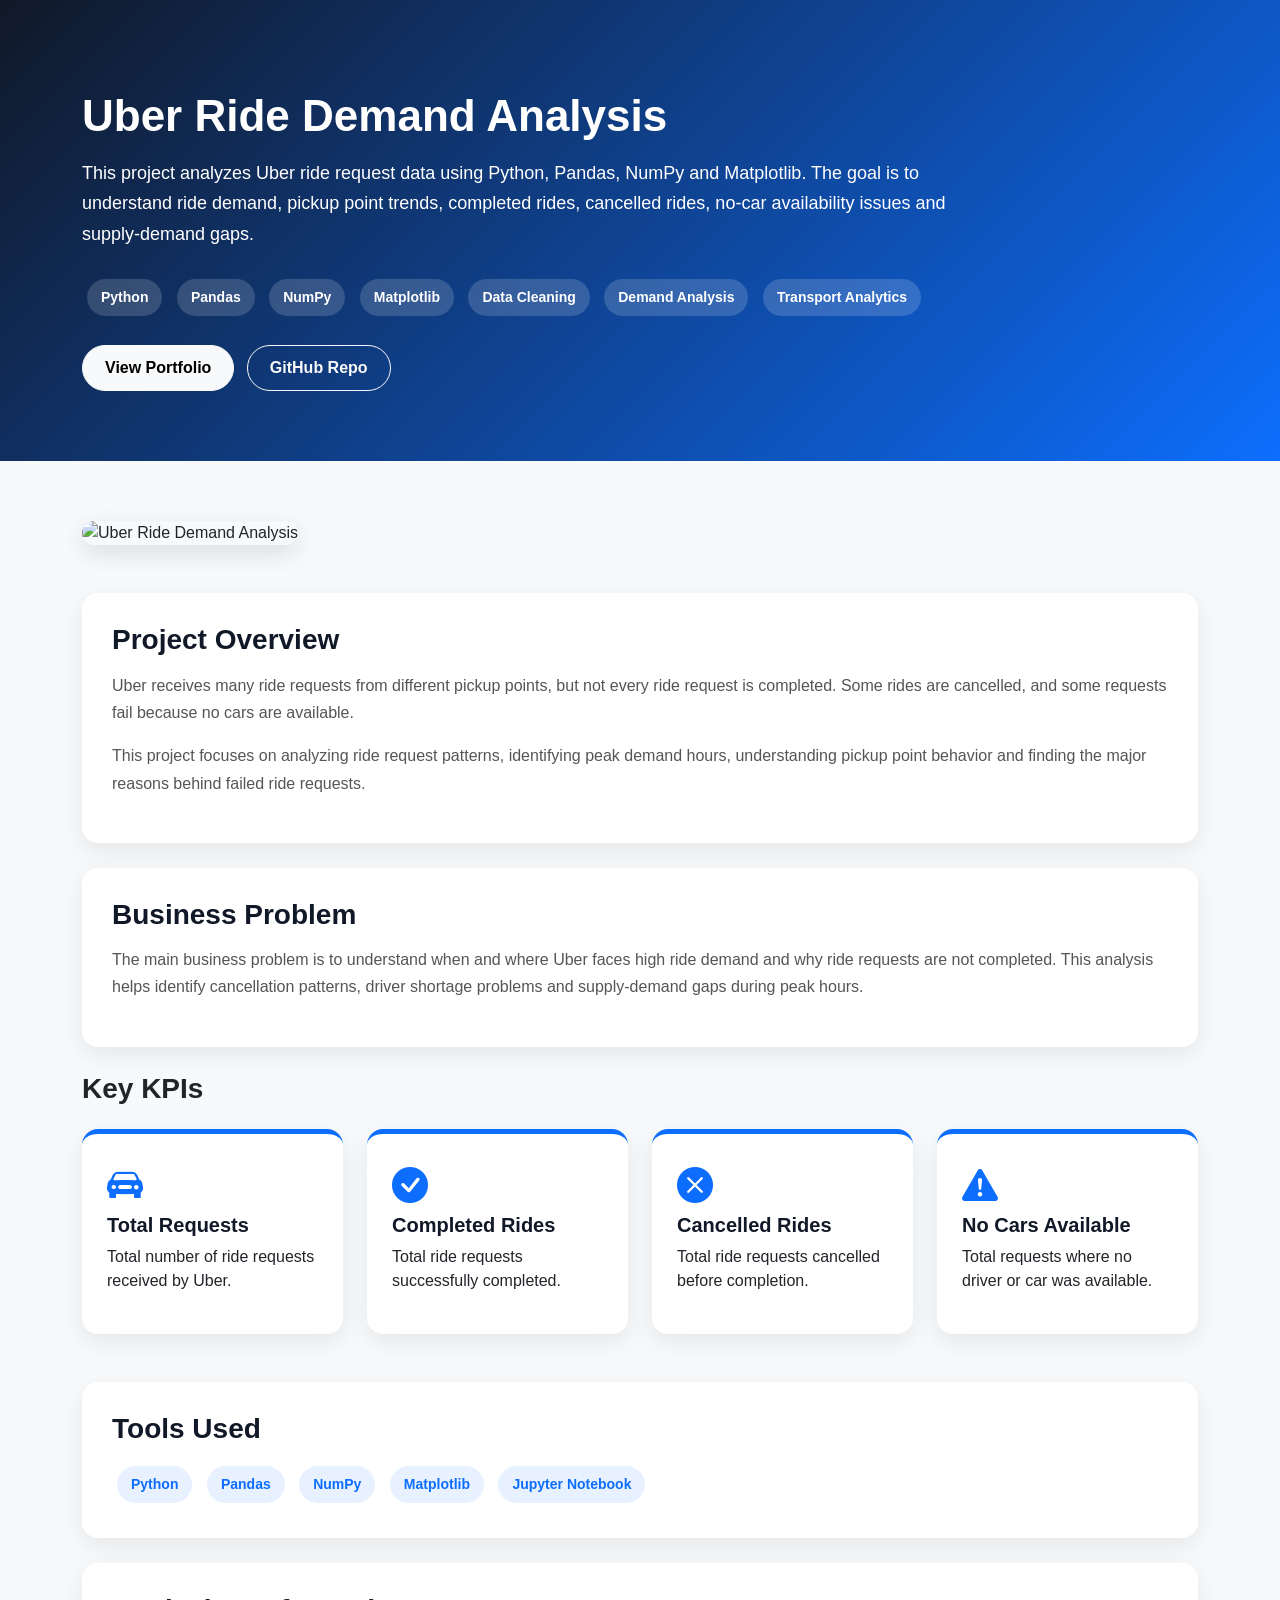
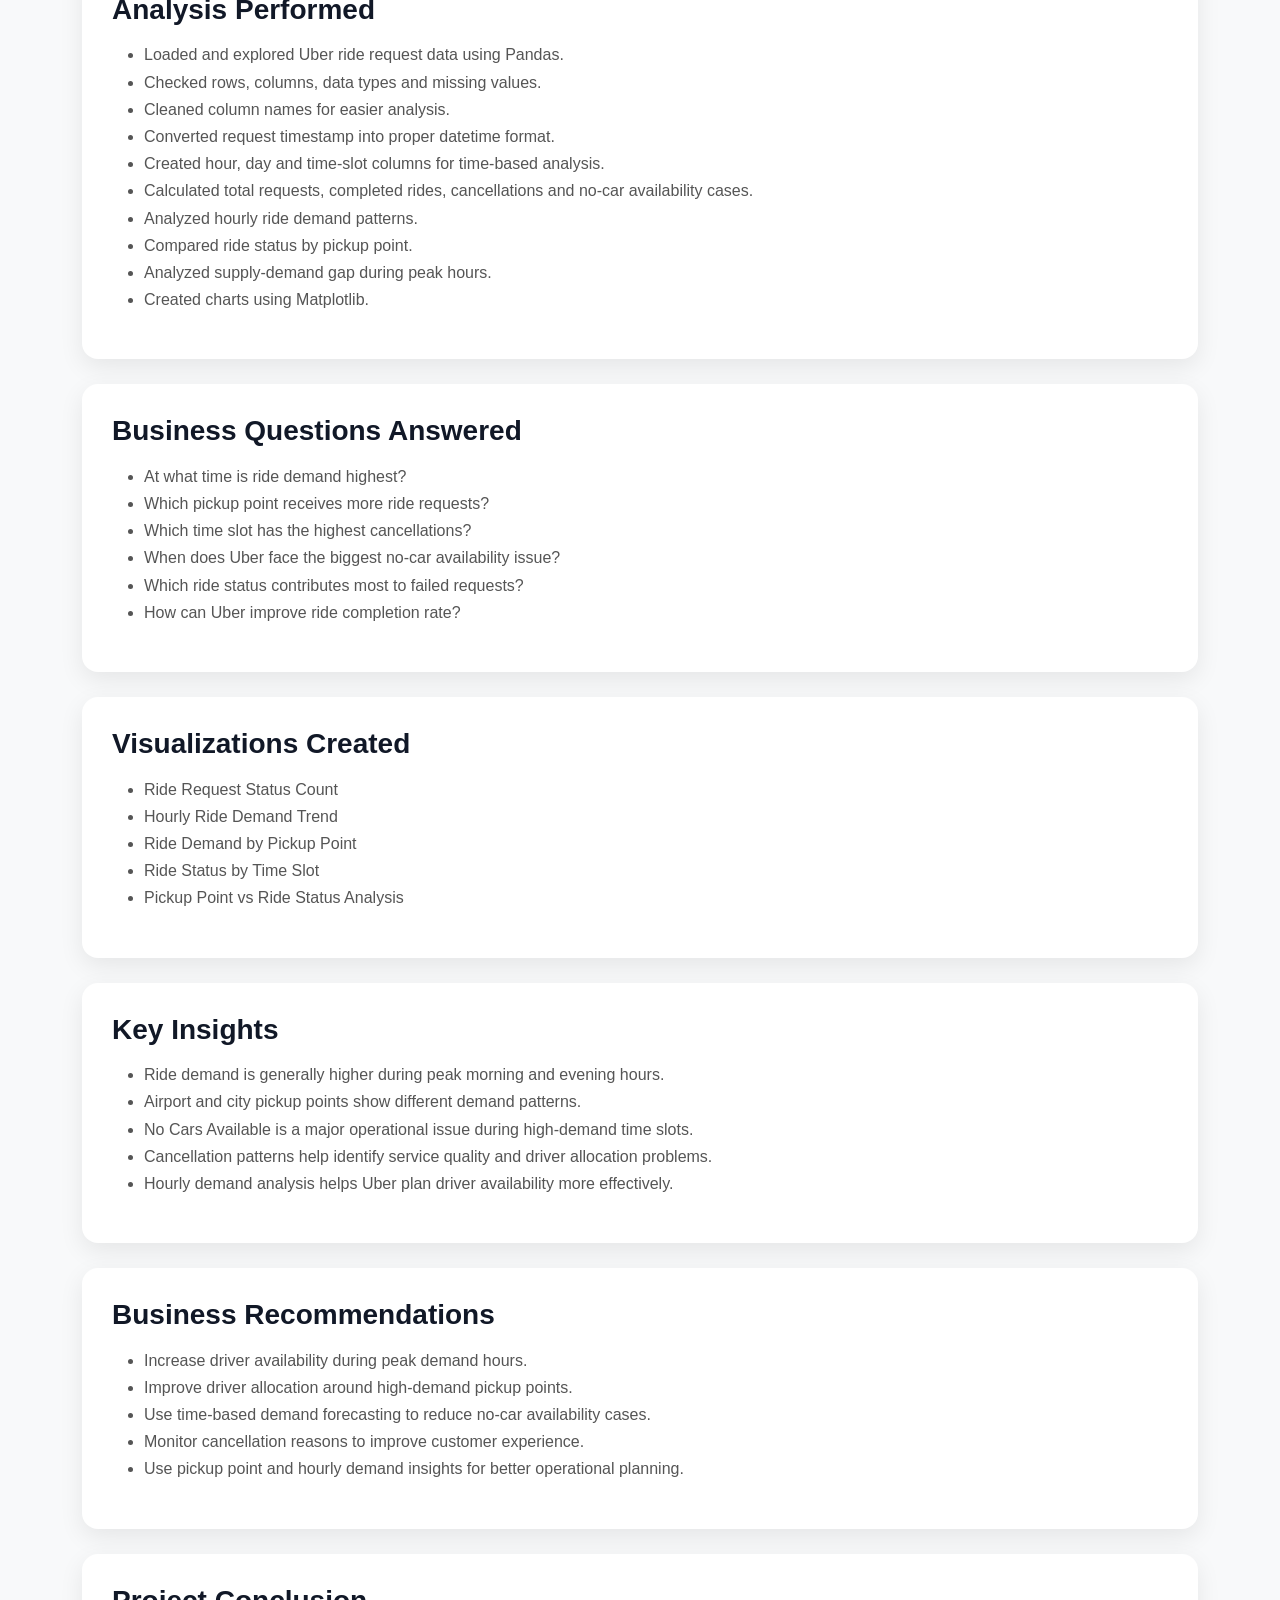
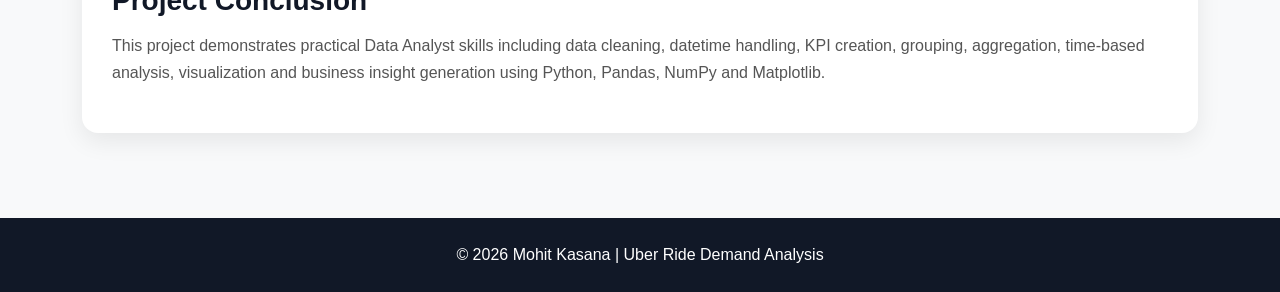
==== uber_ride_demand_analysis.html @ 3c262b45 "Create uber_ride_demand_analysis.html" ====
<!DOCTYPE html>
<html lang="en">
<head>
    <meta charset="UTF-8">
    <title>Uber Ride Demand Analysis | Mohit Kasana</title>
    <meta name="viewport" content="width=device-width, initial-scale=1">

    <!-- Bootstrap CDN -->
    <link href="https://cdn.jsdelivr.net/npm/bootstrap@5.3.3/dist/css/bootstrap.min.css" rel="stylesheet">
    <!-- Bootstrap Icons CDN -->
    <link href="https://cdn.jsdelivr.net/npm/bootstrap-icons/font/bootstrap-icons.css" rel="stylesheet">

    <style>
        body {
            font-family: Arial, sans-serif;
            background-color: #f8f9fa;
            color: #212529;
        }

        .hero-section {
            background: linear-gradient(135deg, #111827, #0d6efd);
            color: white;
            padding: 90px 0 70px;
        }

        .hero-section h1 {
            font-size: 44px;
            font-weight: 800;
            margin-bottom: 15px;
        }

        .hero-section p {
            font-size: 18px;
            max-width: 900px;
            line-height: 1.7;
        }

        .tag-box span {
            display: inline-block;
            background: rgba(255, 255, 255, 0.16);
            color: white;
            padding: 8px 14px;
            margin: 5px;
            border-radius: 30px;
            font-size: 14px;
            font-weight: 600;
        }

        .section {
            padding: 60px 0;
        }

        .content-card {
            background: white;
            padding: 30px;
            border-radius: 16px;
            box-shadow: 0 8px 24px rgba(0, 0, 0, 0.08);
            margin-bottom: 25px;
        }

        .content-card h3 {
            font-weight: 800;
            margin-bottom: 15px;
            color: #111827;
        }

        .content-card p,
        .content-card li {
            color: #555;
            line-height: 1.7;
        }

        .project-image {
            width: 100%;
            border-radius: 16px;
            box-shadow: 0 8px 24px rgba(0, 0, 0, 0.12);
        }

        .kpi-card {
            background: white;
            padding: 25px;
            border-radius: 16px;
            height: 100%;
            box-shadow: 0 8px 24px rgba(0, 0, 0, 0.08);
            border-top: 5px solid #0d6efd;
            transition: 0.3s;
        }

        .kpi-card:hover {
            transform: translateY(-5px);
        }

        .kpi-card i {
            font-size: 36px;
            color: #0d6efd;
            margin-bottom: 12px;
        }

        .kpi-card h5 {
            font-weight: 800;
            color: #111827;
        }

        .badge-box span {
            display: inline-block;
            background: #e7f1ff;
            color: #0d6efd;
            padding: 8px 14px;
            margin: 5px;
            border-radius: 30px;
            font-weight: 600;
            font-size: 14px;
        }

        .footer {
            background: #111827;
            color: white;
            padding: 25px 0;
        }

        .btn-custom {
            border-radius: 30px;
            padding: 10px 22px;
            font-weight: 600;
        }
    </style>
</head>

<body>

<!-- Hero Section -->
<section class="hero-section">
    <div class="container">
        <h1>Uber Ride Demand Analysis</h1>

        <p>
            This project analyzes Uber ride request data using Python, Pandas, NumPy and Matplotlib.
            The goal is to understand ride demand, pickup point trends, completed rides, cancelled rides,
            no-car availability issues and supply-demand gaps.
        </p>

        <div class="tag-box mt-4">
            <span>Python</span>
            <span>Pandas</span>
            <span>NumPy</span>
            <span>Matplotlib</span>
            <span>Data Cleaning</span>
            <span>Demand Analysis</span>
            <span>Transport Analytics</span>
        </div>

        <div class="mt-4">
            <a href="https://mohit8059.github.io/Mohit_Portfolio/" class="btn btn-light btn-custom me-2" target="_blank">
                View Portfolio
            </a>
            <a href="https://github.com/mohit8059/uber_ride_demand_analysis" class="btn btn-outline-light btn-custom" target="_blank">
                GitHub Repo
            </a>
        </div>
    </div>
</section>

<!-- Main Section -->
<section class="section">
    <div class="container">

        <!-- Project Image -->
        <div class="mb-5">
            <img src="uber_ride_demand_analytics_dashboard.png" alt="Uber Ride Demand Analysis" class="project-image">
        </div>

        <!-- Project Overview -->
        <div class="content-card">
            <h3>Project Overview</h3>
            <p>
                Uber receives many ride requests from different pickup points, but not every ride request is completed.
                Some rides are cancelled, and some requests fail because no cars are available.
            </p>
            <p>
                This project focuses on analyzing ride request patterns, identifying peak demand hours,
                understanding pickup point behavior and finding the major reasons behind failed ride requests.
            </p>
        </div>

        <!-- Business Problem -->
        <div class="content-card">
            <h3>Business Problem</h3>
            <p>
                The main business problem is to understand when and where Uber faces high ride demand and why
                ride requests are not completed. This analysis helps identify cancellation patterns, driver shortage
                problems and supply-demand gaps during peak hours.
            </p>
        </div>

        <!-- KPIs -->
        <h3 class="fw-bold mb-4">Key KPIs</h3>

        <div class="row g-4 mb-5">
            <div class="col-md-3">
                <div class="kpi-card">
                    <i class="bi bi-car-front-fill"></i>
                    <h5>Total Requests</h5>
                    <p>Total number of ride requests received by Uber.</p>
                </div>
            </div>

            <div class="col-md-3">
                <div class="kpi-card">
                    <i class="bi bi-check-circle-fill"></i>
                    <h5>Completed Rides</h5>
                    <p>Total ride requests successfully completed.</p>
                </div>
            </div>

            <div class="col-md-3">
                <div class="kpi-card">
                    <i class="bi bi-x-circle-fill"></i>
                    <h5>Cancelled Rides</h5>
                    <p>Total ride requests cancelled before completion.</p>
                </div>
            </div>

            <div class="col-md-3">
                <div class="kpi-card">
                    <i class="bi bi-exclamation-triangle-fill"></i>
                    <h5>No Cars Available</h5>
                    <p>Total requests where no driver or car was available.</p>
                </div>
            </div>
        </div>

        <!-- Tools -->
        <div class="content-card">
            <h3>Tools Used</h3>
            <div class="badge-box">
                <span>Python</span>
                <span>Pandas</span>
                <span>NumPy</span>
                <span>Matplotlib</span>
                <span>Jupyter Notebook</span>
            </div>
        </div>

        <!-- Analysis Performed -->
        <div class="content-card">
            <h3>Analysis Performed</h3>
            <ul>
                <li>Loaded and explored Uber ride request data using Pandas.</li>
                <li>Checked rows, columns, data types and missing values.</li>
                <li>Cleaned column names for easier analysis.</li>
                <li>Converted request timestamp into proper datetime format.</li>
                <li>Created hour, day and time-slot columns for time-based analysis.</li>
                <li>Calculated total requests, completed rides, cancellations and no-car availability cases.</li>
                <li>Analyzed hourly ride demand patterns.</li>
                <li>Compared ride status by pickup point.</li>
                <li>Analyzed supply-demand gap during peak hours.</li>
                <li>Created charts using Matplotlib.</li>
            </ul>
        </div>

        <!-- Business Questions -->
        <div class="content-card">
            <h3>Business Questions Answered</h3>
            <ul>
                <li>At what time is ride demand highest?</li>
                <li>Which pickup point receives more ride requests?</li>
                <li>Which time slot has the highest cancellations?</li>
                <li>When does Uber face the biggest no-car availability issue?</li>
                <li>Which ride status contributes most to failed requests?</li>
                <li>How can Uber improve ride completion rate?</li>
            </ul>
        </div>

        <!-- Charts -->
        <div class="content-card">
            <h3>Visualizations Created</h3>
            <ul>
                <li>Ride Request Status Count</li>
                <li>Hourly Ride Demand Trend</li>
                <li>Ride Demand by Pickup Point</li>
                <li>Ride Status by Time Slot</li>
                <li>Pickup Point vs Ride Status Analysis</li>
            </ul>
        </div>

        <!-- Insights -->
        <div class="content-card">
            <h3>Key Insights</h3>
            <ul>
                <li>Ride demand is generally higher during peak morning and evening hours.</li>
                <li>Airport and city pickup points show different demand patterns.</li>
                <li>No Cars Available is a major operational issue during high-demand time slots.</li>
                <li>Cancellation patterns help identify service quality and driver allocation problems.</li>
                <li>Hourly demand analysis helps Uber plan driver availability more effectively.</li>
            </ul>
        </div>

        <!-- Recommendations -->
        <div class="content-card">
            <h3>Business Recommendations</h3>
            <ul>
                <li>Increase driver availability during peak demand hours.</li>
                <li>Improve driver allocation around high-demand pickup points.</li>
                <li>Use time-based demand forecasting to reduce no-car availability cases.</li>
                <li>Monitor cancellation reasons to improve customer experience.</li>
                <li>Use pickup point and hourly demand insights for better operational planning.</li>
            </ul>
        </div>

        <!-- Conclusion -->
        <div class="content-card">
            <h3>Project Conclusion</h3>
            <p>
                This project demonstrates practical Data Analyst skills including data cleaning, datetime handling,
                KPI creation, grouping, aggregation, time-based analysis, visualization and business insight generation
                using Python, Pandas, NumPy and Matplotlib.
            </p>
        </div>

    </div>
</section>

<!-- Footer -->
<footer class="footer text-center">
    <div class="container">
        <p class="mb-0">© 2026 Mohit Kasana | Uber Ride Demand Analysis</p>
    </div>
</footer>

</body>
</html>
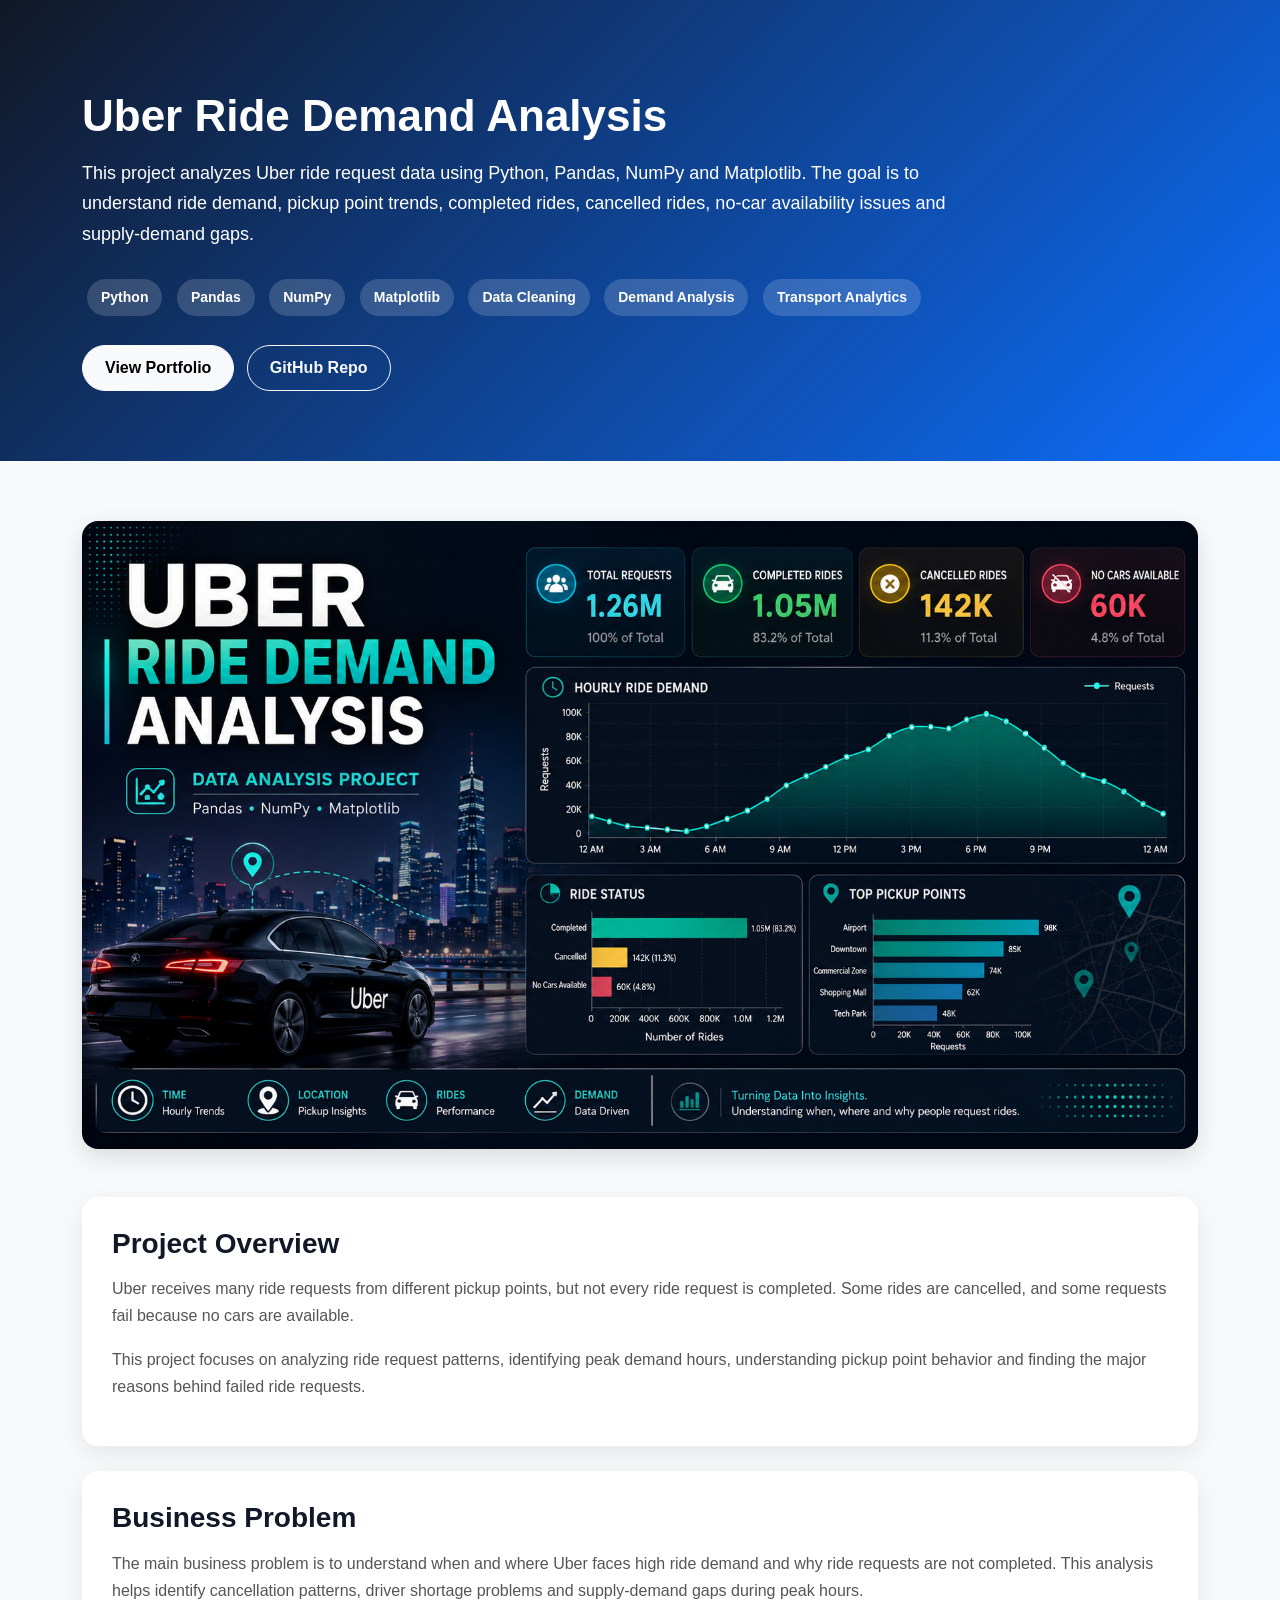
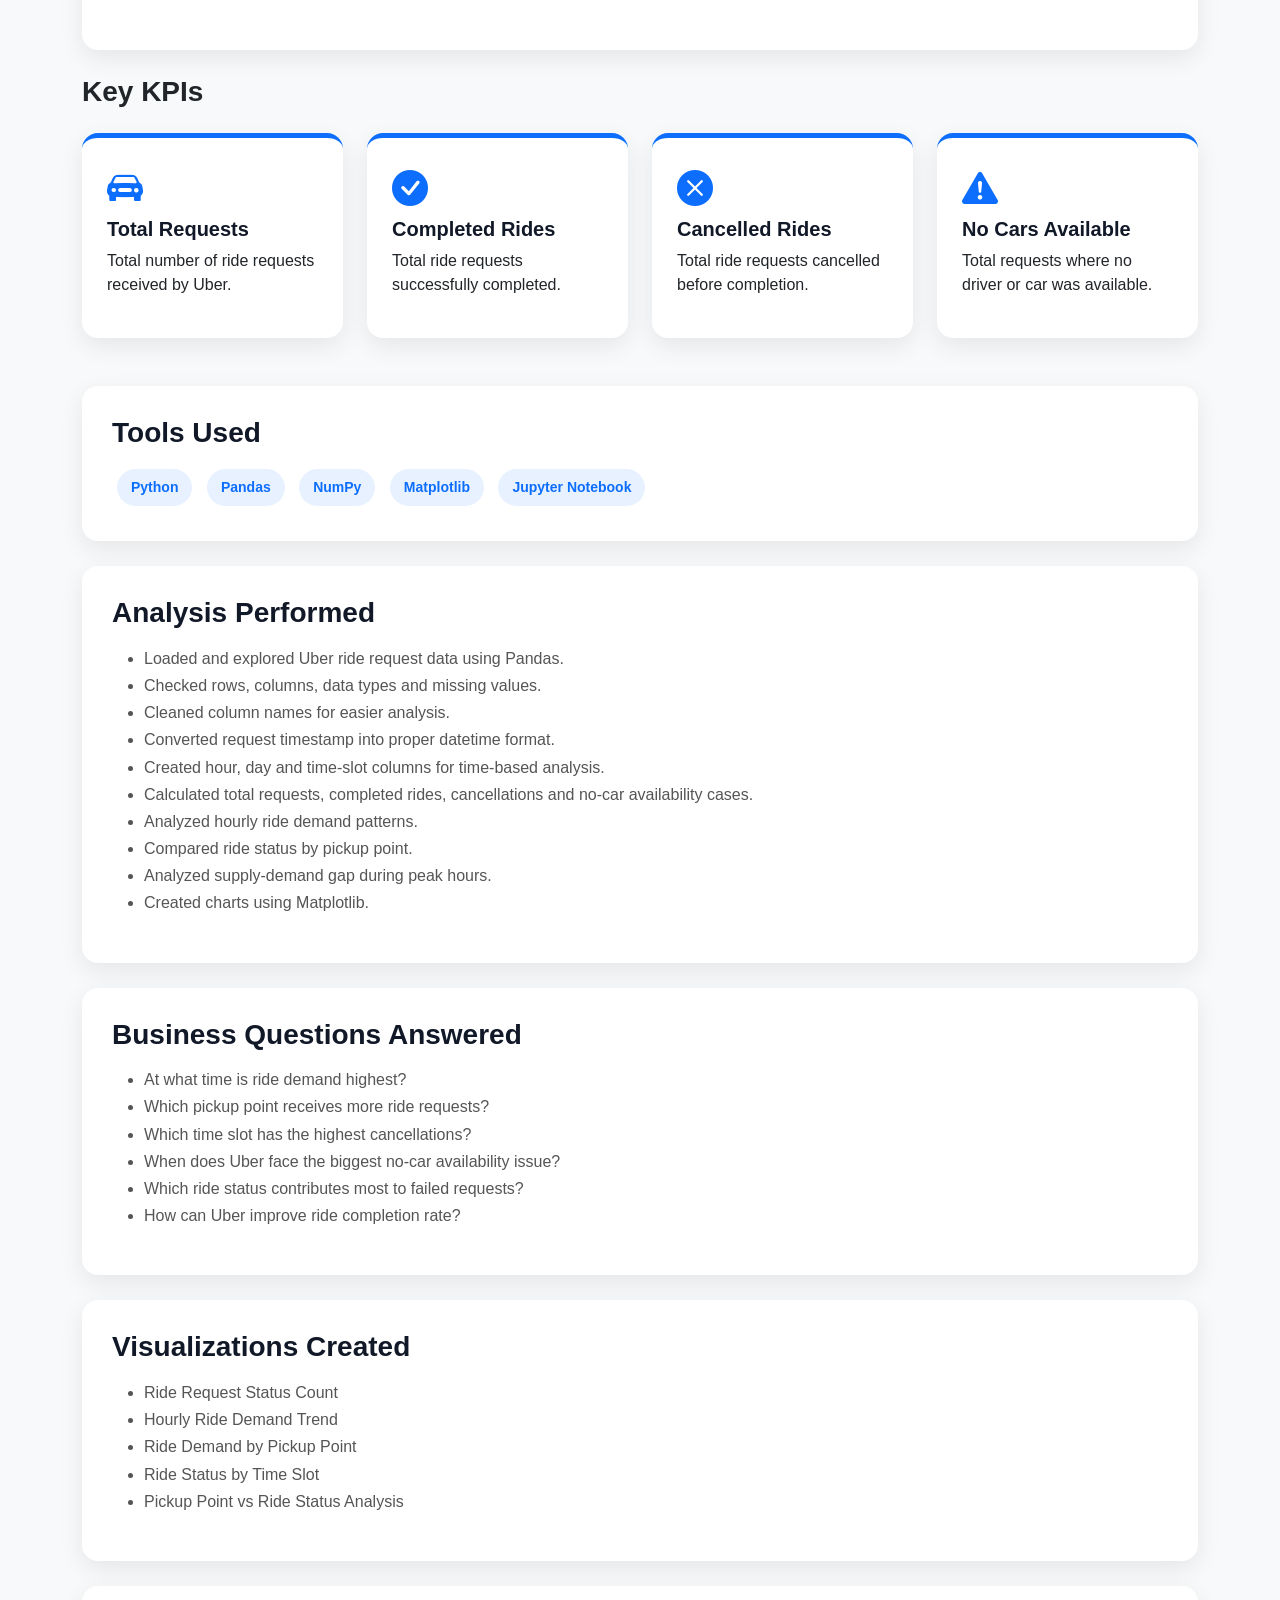
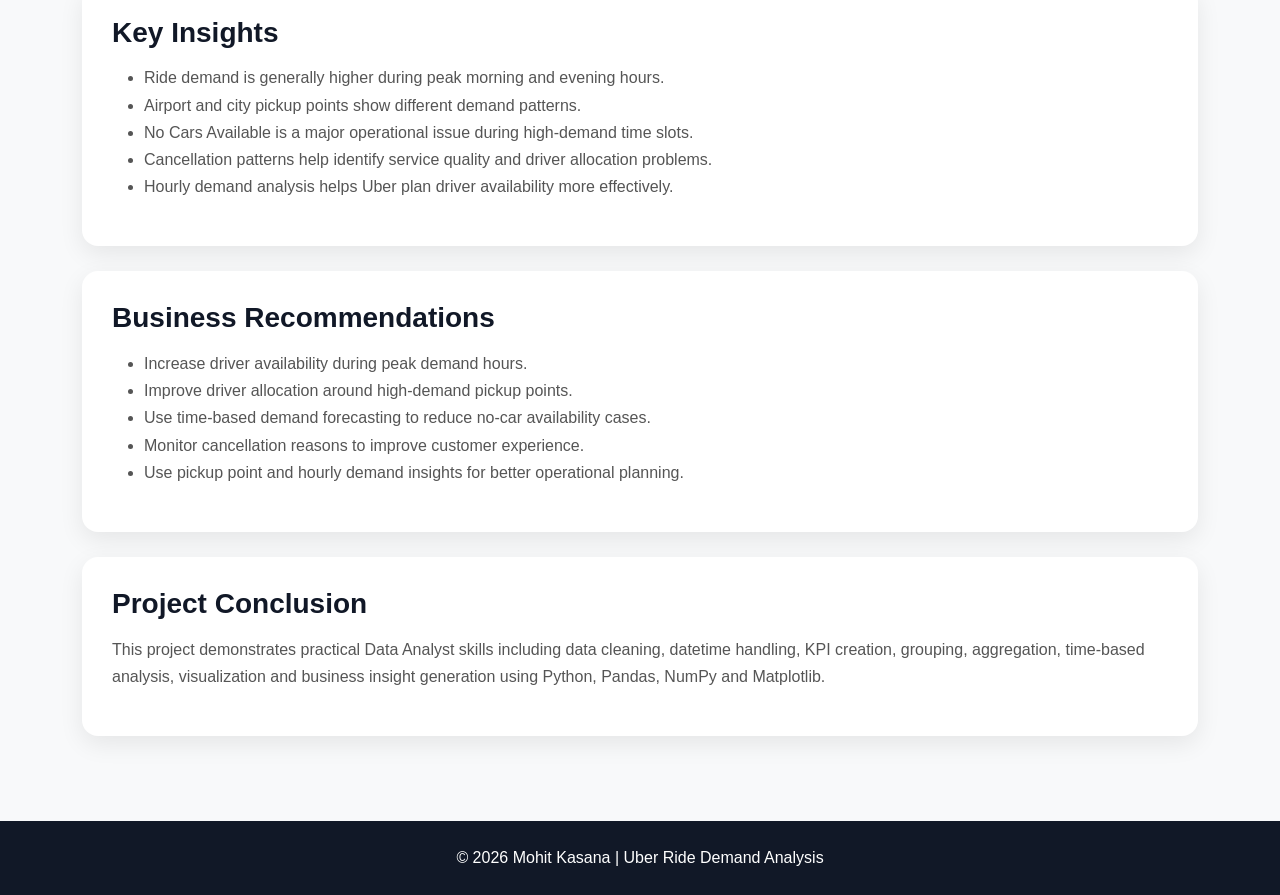
==== commit b3b0eb47: "Update uber_ride_demand_analysis.html" ====
--- a/uber_ride_demand_analysis.html
+++ b/uber_ride_demand_analysis.html
@@ -166,7 +166,7 @@
 
         <!-- Project Image -->
         <div class="mb-5">
-            <img src="uber_ride_demand_analytics_dashboard.png" alt="Uber Ride Demand Analysis" class="project-image">
+            <img src="images/uber_ride_demand_analytics_dashboard.png" alt="Uber Ride Demand Analysis" class="project-image">
         </div>
 
         <!-- Project Overview -->
